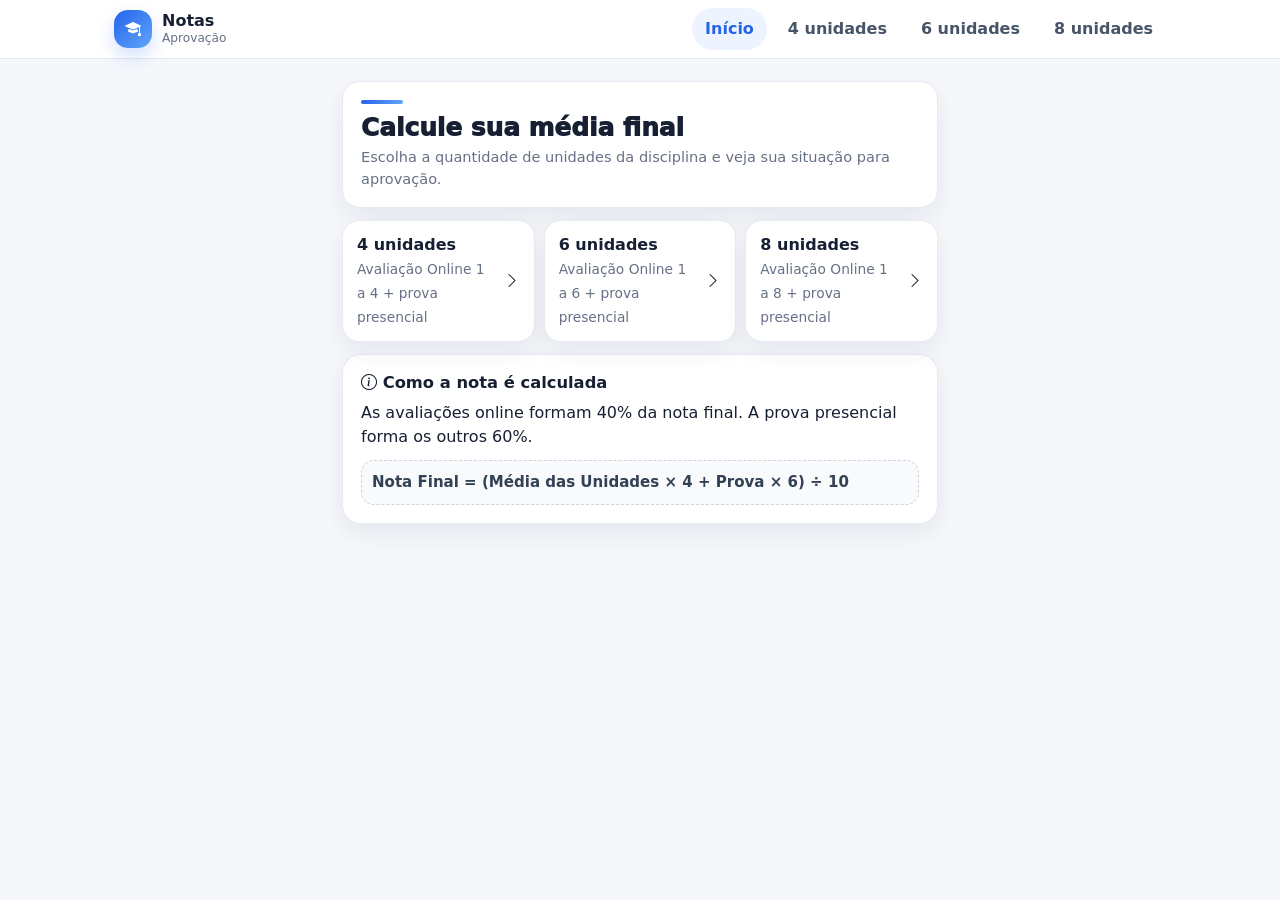
==== index.html @ f449cc08 "first commit" ====
<!doctype html>
<html lang="pt-BR">
<head>
  <meta charset="utf-8">
  <meta name="viewport" content="width=device-width, initial-scale=1">
  <title>Calculadora de Notas</title>

  <link href="https://cdn.jsdelivr.net/npm/bootstrap@5.3.3/dist/css/bootstrap.min.css" rel="stylesheet">
  <link href="https://cdn.jsdelivr.net/npm/bootstrap-icons@1.11.3/font/bootstrap-icons.css" rel="stylesheet">
  <link rel="stylesheet" href="assets/css/styles.css">
</head>

<body>
  <header class="appbar">
    <div class="container-fluid appbar-inner">
      <a class="brand" href="index.html" aria-label="Início">
        <span class="brand-icon"><i class="bi bi-mortarboard-fill"></i></span>
        <span>
          <strong>Notas</strong>
          <small>Aprovação</small>
        </span>
      </a>

      <button class="icon-btn d-lg-none" type="button" data-bs-toggle="offcanvas" data-bs-target="#mobileMenu" aria-label="Abrir menu">
        <i class="bi bi-list"></i>
      </button>

      <nav class="desktop-nav d-none d-lg-flex">
        <a class="active" href="index.html">Início</a>
        <a href="pages/4-unidades.html">4 unidades</a>
        <a href="pages/6-unidades.html">6 unidades</a>
        <a href="pages/8-unidades.html">8 unidades</a>
      </nav>
    </div>
  </header>

  <div class="offcanvas offcanvas-end" tabindex="-1" id="mobileMenu">
    <div class="offcanvas-header">
      <h5 class="offcanvas-title">Navegação</h5>
      <button type="button" class="btn-close" data-bs-dismiss="offcanvas" aria-label="Fechar"></button>
    </div>
    <div class="offcanvas-body mobile-nav">
      <a class="active" href="index.html"><i class="bi bi-house"></i> Início</a>
      <a href="pages/4-unidades.html"><i class="bi bi-calculator"></i> Calculadora 4 unidades</a>
      <a href="pages/6-unidades.html"><i class="bi bi-calculator"></i> Calculadora 6 unidades</a>
      <a href="pages/8-unidades.html"><i class="bi bi-calculator"></i> Calculadora 8 unidades</a>
    </div>
  </div>

  <main class="container app-container home-container">
    <section class="compact-hero">
      <div>
        <h1>Calcule sua média final</h1>
        <p>Escolha a quantidade de unidades da disciplina e veja sua situação para aprovação.</p>
      </div>
    </section>

    <section class="home-actions">
      <a class="home-action" href="pages/4-unidades.html">
        <span><strong>4 unidades</strong><small>Avaliação Online 1 a 4 + prova presencial</small></span>
        <i class="bi bi-chevron-right"></i>
      </a>
      <a class="home-action" href="pages/6-unidades.html">
        <span><strong>6 unidades</strong><small>Avaliação Online 1 a 6 + prova presencial</small></span>
        <i class="bi bi-chevron-right"></i>
      </a>
      <a class="home-action" href="pages/8-unidades.html">
        <span><strong>8 unidades</strong><small>Avaliação Online 1 a 8 + prova presencial</small></span>
        <i class="bi bi-chevron-right"></i>
      </a>
    </section>

    <section class="info-card">
      <h2><i class="bi bi-info-circle"></i> Como a nota é calculada</h2>
      <p>As avaliações online formam 40% da nota final. A prova presencial forma os outros 60%.</p>
      <div class="formula">Nota Final = (Média das Unidades × 4 + Prova × 6) ÷ 10</div>
    </section>
  </main>

  <nav class="bottom-nav d-lg-none">
    <a class="active" href="index.html"><i class="bi bi-house"></i><span>Início</span></a>
    <a href="pages/8-unidades.html"><i class="bi bi-pencil-square"></i><span>Notas</span></a>
    <a href="pages/8-unidades.html#resultado"><i class="bi bi-bar-chart"></i><span>Média</span></a>
  </nav>

  <script src="https://cdn.jsdelivr.net/npm/bootstrap@5.3.3/dist/js/bootstrap.bundle.min.js"></script>
</body>
</html>
---- assets/css/styles.css ----
:root {
  --primary: #2563eb;
  --primary-dark: #1d4ed8;
  --success: #16a34a;
  --warning: #f59e0b;
  --danger: #dc2626;
  --bg: #f5f7fb;
  --card: #ffffff;
  --text: #172033;
  --muted: #667085;
  --border: #e6eaf2;
  --shadow: 0 10px 24px rgba(15, 23, 42, .07);
}

* {
  box-sizing: border-box;
}

html {
  scroll-behavior: smooth;
  scroll-padding-top: 74px;
}

body {
  min-height: 100vh;
  background: var(--bg);
  color: var(--text);
  font-family: system-ui, -apple-system, BlinkMacSystemFont, "Segoe UI", sans-serif;
  padding-bottom: 90px;
}

.appbar {
  position: sticky;
  top: 0;
  z-index: 1030;
  background: rgba(255, 255, 255, .97);
  backdrop-filter: blur(14px);
  border-bottom: 1px solid var(--border);
}

.appbar-inner {
  min-height: 58px;
  display: flex;
  align-items: center;
  justify-content: space-between;
  gap: 14px;
  max-width: 1080px;
  margin: 0 auto;
  padding-inline: 14px;
}

.brand {
  display: inline-flex;
  align-items: center;
  gap: 10px;
  color: var(--text);
  text-decoration: none;
}

.brand-icon {
  width: 38px;
  height: 38px;
  display: grid;
  place-items: center;
  border-radius: 14px;
  background: linear-gradient(135deg, var(--primary), #60a5fa);
  color: #fff;
  box-shadow: 0 8px 18px rgba(37, 99, 235, .20);
}

.brand strong,
.brand small {
  display: block;
  line-height: 1.05;
}

.brand small {
  color: var(--muted);
  font-size: .76rem;
  margin-top: 2px;
}

.icon-btn {
  border: 0;
  width: 38px;
  height: 38px;
  border-radius: 14px;
  background: #eef4ff;
  color: var(--primary);
  font-size: 1.25rem;
}

.desktop-nav {
  align-items: center;
  gap: 8px;
}

.desktop-nav a,
.mobile-nav a {
  text-decoration: none;
  color: #475569;
  font-weight: 750;
}

.desktop-nav a {
  padding: 9px 13px;
  border-radius: 999px;
}

.desktop-nav a:hover,
.desktop-nav a.active {
  color: var(--primary);
  background: #eef4ff;
}

.mobile-nav {
  display: grid;
  gap: 10px;
}

.mobile-nav a {
  display: flex;
  align-items: center;
  gap: 10px;
  padding: 14px;
  border-radius: 16px;
  background: #f8fafc;
}

.mobile-nav a.active {
  color: var(--primary);
  background: #eef4ff;
}

.app-container {
  max-width: 940px;
  padding-top: 12px;
}

.home-container {
  max-width: 620px;
}

.compact-hero,
.mini-header {
  border-radius: 18px;
  padding: 14px 15px;
  background: #ffffff;
  color: var(--text);
  border: 1px solid var(--border);
  box-shadow: var(--shadow);
}

.compact-hero {
  margin-bottom: 12px;
}

.compact-hero h1,
.mini-header h1 {
  font-size: clamp(1.16rem, 5.4vw, 1.55rem);
  font-weight: 950;
  margin: 0 0 4px;
  line-height: 1.12;
}

.compact-hero p,
.mini-header p {
  color: var(--muted);
  margin: 0;
  font-size: .91rem;
}

.mini-header {
  display: flex;
  align-items: center;
  justify-content: space-between;
  gap: 12px;
  margin-bottom: 12px;
}

.mini-header::before,
.compact-hero::before {
  content: "";
  width: 42px;
  height: 4px;
  display: block;
  border-radius: 999px;
  background: linear-gradient(90deg, var(--primary), #60a5fa);
  margin-bottom: 10px;
}

.mini-header > div,
.compact-hero > div {
  flex: 1;
}

.mini-header .btn {
  border-radius: 13px;
  font-weight: 850;
  white-space: nowrap;
  padding: 8px 10px;
  font-size: .86rem;
}

.mini-badge {
  display: none;
}

.home-actions {
  display: grid;
  grid-template-columns: 1fr;
  gap: 9px;
  margin: 12px 0;
}

.home-action {
  display: flex;
  align-items: center;
  justify-content: space-between;
  gap: 14px;
  padding: 12px 14px;
  border: 1px solid var(--border);
  border-radius: 17px;
  background: #fff;
  color: var(--text);
  text-decoration: none;
  box-shadow: var(--shadow);
}

.home-action strong {
  display: block;
  font-weight: 900;
  font-size: 1rem;
}

.home-action small {
  color: var(--muted);
  font-size: .86rem;
}

.info-card,
.app-card {
  border: 1px solid var(--border);
  border-radius: 19px;
  background: var(--card);
  box-shadow: var(--shadow);
}

.info-card {
  margin-top: 12px;
  padding: 15px;
}

.info-card h2,
.feedback-card h2 {
  font-size: 1.02rem;
  font-weight: 900;
  margin-bottom: 8px;
}

.info-card p {
  margin-bottom: 11px;
}

.formula {
  background: #f8fafc;
  border: 1px dashed #cbd5e1;
  border-radius: 13px;
  padding: 10px;
  font-weight: 800;
  color: #334155;
  font-size: .94rem;
}

.calculator-page {
  display: grid;
  gap: 12px;
}

.input-card,
.result-panel,
.feedback-card {
  padding: 14px;
}

.section-title {
  display: flex;
  align-items: start;
  justify-content: space-between;
  gap: 10px;
  margin-bottom: 12px;
}

.section-title h2 {
  font-size: 1.1rem;
  font-weight: 950;
  margin: 0;
}

.section-title p {
  color: var(--muted);
  margin: 2px 0 0;
  font-size: .86rem;
}

.ghost-btn {
  display: none;
}

.notes-expander {
  border: 1px solid var(--border);
  border-radius: 17px;
  background: #fbfdff;
  overflow: hidden;
}

.notes-expander summary {
  list-style: none;
  cursor: pointer;
  padding: 12px 13px;
  display: flex;
  align-items: center;
  justify-content: space-between;
  gap: 10px;
  font-weight: 950;
  color: #1e293b;
}

.notes-expander summary::-webkit-details-marker {
  display: none;
}

.notes-expander summary .summary-left {
  display: flex;
  align-items: center;
  gap: 10px;
}

.notes-expander summary .summary-icon {
  width: 32px;
  height: 32px;
  display: grid;
  place-items: center;
  border-radius: 12px;
  background: #eef4ff;
  color: var(--primary);
}

.notes-expander summary .summary-text {
  display: grid;
  gap: 1px;
}

.notes-expander summary small {
  color: var(--muted);
  font-weight: 750;
  font-size: .82rem;
}

.notes-expander summary .chevron {
  color: var(--primary);
  transition: transform .2s ease;
}

.notes-expander[open] summary .chevron {
  transform: rotate(180deg);
}

.notes-expander .grades-list {
  padding: 0 10px 10px;
  border-top: 1px solid var(--border);
  background: #fff;
}

.grades-list {
  display: grid;
  grid-template-columns: repeat(2, minmax(0, 1fr));
  gap: 8px;
}

.grade-item {
  padding: 9px;
  background: #fbfdff;
  border: 1px solid var(--border);
  border-radius: 15px;
}

.grade-item label {
  display: flex;
  align-items: center;
  justify-content: space-between;
  gap: 8px;
  font-weight: 850;
  font-size: .76rem;
  margin-bottom: 6px;
  color: #334155;
}

.grade-number {
  display: inline-flex;
  align-items: center;
  justify-content: center;
  min-width: 32px;
  height: 24px;
  padding-inline: 8px;
  border-radius: 999px;
  background: #eef4ff;
  color: var(--primary);
  font-weight: 950;
  font-size: .75rem;
}

.grade-item input,
.exam-box input {
  width: 100%;
  border: 1px solid #d9e0ec;
  border-radius: 11px;
  padding: 9px 10px;
  outline: none;
  font-weight: 750;
  background: #fff;
  min-height: 40px;
}

.grade-item input:focus,
.exam-box input:focus {
  border-color: rgba(37, 99, 235, .55);
  box-shadow: 0 0 0 .18rem rgba(37, 99, 235, .10);
}

.exam-box {
  margin-top: 10px;
  padding: 12px;
  border-radius: 17px;
  background: linear-gradient(180deg, #f8fbff, #fff);
  border: 1px solid rgba(37, 99, 235, .15);
}

.exam-box label {
  display: block;
  font-weight: 900;
  margin-bottom: 7px;
  font-size: .95rem;
}

.exam-box small {
  display: block;
  color: var(--muted);
  margin-top: 6px;
  font-size: .82rem;
}

.input-wrap {
  position: relative;
}

.input-wrap i {
  position: absolute;
  left: 12px;
  top: 50%;
  transform: translateY(-50%);
  color: var(--primary);
}

.input-wrap input {
  padding-left: 38px;
}

.action-row {
  display: grid;
  grid-template-columns: 1fr 1fr;
  gap: 8px;
  margin-top: 12px;
}

.action-row .btn {
  border-radius: 13px;
  padding: 9px 10px;
  font-weight: 850;
  min-height: 44px;
  font-size: .93rem;
}

.result-top {
  display: flex;
  align-items: start;
  justify-content: space-between;
  gap: 12px;
}

.result-label {
  color: var(--muted);
  font-weight: 800;
  font-size: .86rem;
}

#finalGrade {
  display: block;
  font-size: clamp(2.05rem, 12vw, 3.75rem);
  line-height: .95;
  font-weight: 950;
  letter-spacing: -1px;
}

.result-icon {
  width: 46px;
  height: 46px;
  display: grid;
  place-items: center;
  border-radius: 15px;
  background: #eef4ff;
  color: var(--primary);
  font-size: 1.25rem;
}

.result-progress {
  height: 10px;
  border-radius: 999px;
  background: #edf1f7;
  margin: 11px 0;
}

.progress-bar {
  border-radius: 999px;
  transition: width .25s ease;
}

.status-badge {
  width: 100%;
  padding: 10px 12px;
  border-radius: 13px;
  font-weight: 900;
  text-align: center;
}

.status-badge.neutral {
  background: #f1f5f9;
  color: #475569;
}

.status-badge.approved {
  background: #dcfce7;
  color: #166534;
}

.status-badge.recovery {
  background: #fef3c7;
  color: #92400e;
}

.status-badge.failed {
  background: #fee2e2;
  color: #991b1b;
}

.live-chart {
  margin-top: 12px;
  padding: 12px;
  border-radius: 17px;
  background: #fbfdff;
  border: 1px solid var(--border);
}

.live-chart h3 {
  font-size: .96rem;
  font-weight: 950;
  margin: 0 0 10px;
  display: flex;
  align-items: center;
  gap: 8px;
}

.chart-row {
  display: grid;
  grid-template-columns: 82px 1fr 50px;
  align-items: center;
  gap: 8px;
  margin-bottom: 8px;
}

.chart-row:last-child {
  margin-bottom: 0;
}

.chart-label {
  color: #475569;
  font-weight: 850;
  font-size: .74rem;
}

.chart-track {
  height: 12px;
  border-radius: 999px;
  background: #edf1f7;
  overflow: hidden;
}

.chart-bar {
  height: 100%;
  width: 0%;
  border-radius: 999px;
  background: var(--primary);
  transition: width .25s ease, background-color .25s ease;
}

.chart-bar.online {
  background: #2563eb;
}

.chart-bar.exam {
  background: #7c3aed;
}

.chart-bar.final {
  background: #64748b;
}

.chart-bar.final.approved {
  background: var(--success);
}

.chart-bar.final.recovery {
  background: var(--warning);
}

.chart-bar.final.failed {
  background: var(--danger);
}

.chart-value {
  text-align: right;
  color: #334155;
  font-weight: 950;
  font-size: .8rem;
}

.chart-help {
  margin: 9px 0 0;
  color: var(--muted);
  font-size: .78rem;
  line-height: 1.35;
}

.result-grid {
  display: grid;
  grid-template-columns: repeat(2, 1fr);
  gap: 9px;
  margin-top: 12px;
}

.mini-stat {
  border: 1px solid var(--border);
  border-radius: 15px;
  padding: 9px;
  background: #fbfdff;
}

.mini-stat span {
  color: var(--muted);
  font-size: .74rem;
  display: block;
  font-weight: 750;
}

.mini-stat strong {
  font-size: 1.06rem;
  font-weight: 950;
}

.feedback-empty,
.feedback-box {
  border-radius: 15px;
  padding: 12px;
}

.feedback-empty {
  background: #f8fafc;
  color: var(--muted);
  border: 1px dashed #cbd5e1;
}

.feedback-box {
  background: #fbfdff;
  border: 1px solid var(--border);
}

.feedback-box h3 {
  font-size: .98rem;
  font-weight: 950;
  margin-bottom: 6px;
}

.feedback-box p {
  color: #475569;
  margin-bottom: 0;
}

.bottom-nav {
  position: fixed;
  left: 0;
  right: 0;
  bottom: 0;
  z-index: 1040;
  height: 74px;
  display: grid;
  grid-template-columns: repeat(3, 1fr);
  gap: 8px;
  padding: 8px 14px calc(8px + env(safe-area-inset-bottom));
  background: rgba(255, 255, 255, .99);
  backdrop-filter: blur(14px);
  border-top: 1px solid var(--border);
  box-shadow: 0 -10px 24px rgba(15, 23, 42, .08);
}

.bottom-nav a {
  color: #64748b;
  text-decoration: none;
  display: grid;
  place-items: center;
  gap: 2px;
  font-size: .72rem;
  font-weight: 850;
  border-radius: 16px;
  padding: 7px 4px;
  transition: background .2s ease, color .2s ease;
}

.bottom-nav i {
  font-size: 1.16rem;
  line-height: 1;
}

.bottom-nav a.active {
  background: linear-gradient(180deg, #eef4ff, #eaf1ff);
  color: var(--primary);
}

@media (max-width: 374px) {
  .grades-list {
    grid-template-columns: 1fr;
  }

  .compact-hero p,
  .mini-header p {
    font-size: .86rem;
  }

  .chart-row {
    grid-template-columns: 74px 1fr 46px;
  }

  .chart-label {
    font-size: .7rem;
  }
}

@media (min-width: 576px) {
  .compact-hero,
  .mini-header,
  .input-card,
  .result-panel,
  .feedback-card,
  .info-card {
    padding: 18px;
  }

  .grades-list {
    grid-template-columns: repeat(3, minmax(0, 1fr));
  }
}

@media (min-width: 992px) {
  body {
    padding-bottom: 0;
  }

  .app-container {
    padding-top: 22px;
    padding-bottom: 38px;
  }

  .calculator-page {
    grid-template-columns: 1.25fr .75fr;
    align-items: start;
  }

  .mini-header,
  .feedback-card {
    grid-column: 1 / -1;
  }

  .result-panel {
    position: sticky;
    top: 76px;
  }

  .home-actions {
    grid-template-columns: repeat(3, 1fr);
  }

  .bottom-nav {
    display: none;
  }
}


/* Ajustes v5: informações da calculadora dentro da appbar */
.calculator-page {
  padding-top: 10px;
}

.calculator-page .mini-header {
  display: none;
}

.appbar-actions {
  display: flex;
  align-items: center;
  gap: 8px;
}

.appbar-pill {
  display: inline-flex;
  align-items: center;
  gap: 6px;
  height: 34px;
  padding: 0 11px;
  border-radius: 999px;
  background: #eef4ff;
  color: var(--primary);
  text-decoration: none;
  font-size: .82rem;
  font-weight: 900;
  white-space: nowrap;
}

.appbar-pill:hover {
  color: var(--primary-dark);
  background: #e0ebff;
}

.appbar-title-extra {
  display: none;
}

@media (min-width: 390px) {
  .appbar-title-extra {
    display: inline;
  }
}

@media (max-width: 374px) {
  .appbar-pill {
    height: 32px;
    padding: 0 9px;
    font-size: .78rem;
  }
}


/* Ajustes v6: inputs de avaliações mais proporcionais */
.notes-expander .grades-list {
  padding: 10px;
}

.grade-item {
  padding: 8px;
  border-radius: 13px;
  background: #ffffff;
}

.grade-item label {
  font-size: .72rem;
  line-height: 1.15;
  margin-bottom: 5px;
  min-height: 22px;
}

.grade-number {
  min-width: 28px;
  height: 22px;
  padding-inline: 7px;
  font-size: .7rem;
}

.grade-item input {
  min-height: 34px;
  height: 34px;
  padding: 6px 9px;
  border-radius: 10px;
  font-size: .92rem;
  font-weight: 800;
}

.grade-item input::placeholder {
  font-size: .82rem;
  font-weight: 700;
}

.grades-list {
  gap: 7px;
}

.exam-box {
  padding: 10px;
  border-radius: 15px;
}

.exam-box label {
  font-size: .9rem;
  margin-bottom: 6px;
}

.exam-box input {
  min-height: 38px;
  height: 38px;
  padding-top: 7px;
  padding-bottom: 7px;
  border-radius: 10px;
  font-size: .92rem;
}

.input-wrap input {
  padding-left: 36px;
}

.input-wrap i {
  left: 11px;
}

.exam-box small {
  font-size: .78rem;
}

@media (min-width: 576px) {
  .grades-list {
    grid-template-columns: repeat(4, minmax(0, 1fr));
  }
}

@media (min-width: 992px) {
  .grades-list {
    grid-template-columns: repeat(4, minmax(0, 1fr));
  }
}
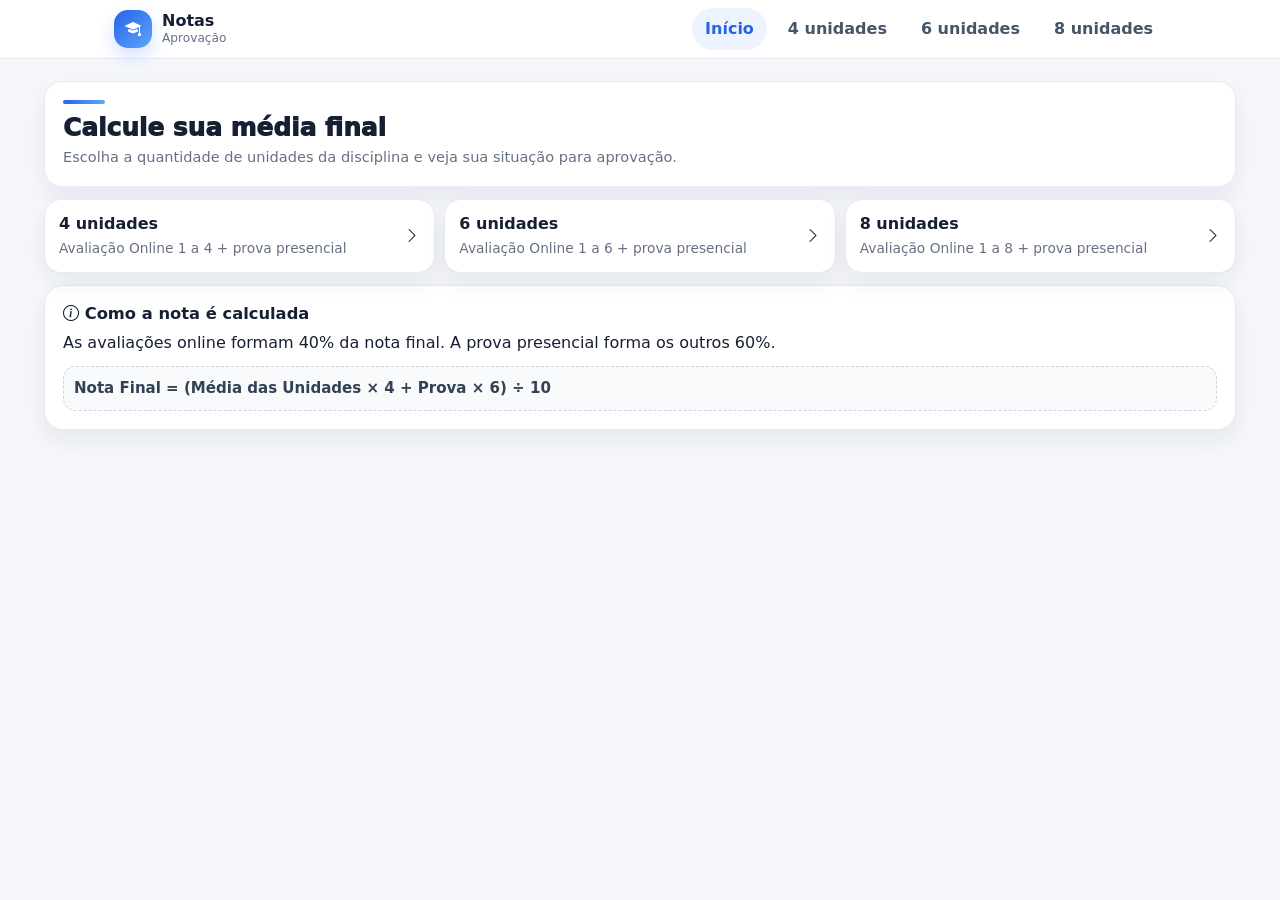
==== commit c70c06ad: "Ajusta layout wide no desktop e atualiza versao" ====
--- a/index.html
+++ b/index.html
@@ -8,6 +8,7 @@
   <link href="https://cdn.jsdelivr.net/npm/bootstrap@5.3.3/dist/css/bootstrap.min.css" rel="stylesheet">
   <link href="https://cdn.jsdelivr.net/npm/bootstrap-icons@1.11.3/font/bootstrap-icons.css" rel="stylesheet">
   <link rel="stylesheet" href="assets/css/styles.css">
+  <link rel="icon" type="image/svg+xml" href="assets/img/favicon.svg">
 </head>
 
 <body>
@@ -34,18 +35,73 @@
     </div>
   </header>
 
-  <div class="offcanvas offcanvas-end" tabindex="-1" id="mobileMenu">
-    <div class="offcanvas-header">
-      <h5 class="offcanvas-title">Navegação</h5>
-      <button type="button" class="btn-close" data-bs-dismiss="offcanvas" aria-label="Fechar"></button>
+  
+    <div class="offcanvas offcanvas-end" tabindex="-1" id="mobileMenu">
+      <div class="offcanvas-header">
+        <h5 class="offcanvas-title">Navegação</h5>
+        <button type="button" class="btn-close" data-bs-dismiss="offcanvas" aria-label="Fechar"></button>
+      </div>
+      <div class="offcanvas-body mobile-nav">
+        <div class="mobile-nav-shell">
+          <section class="mobile-nav-hero">
+            <div class="mobile-nav-hero-top">
+              <div class="mobile-nav-hero-icon"><i class="bi bi-grid-1x2-fill"></i></div>
+              <div>
+                <h6>Calculadora de Notas</h6>
+                <p>Acesse rapidamente o início e os modelos de cálculo por quantidade de unidades.</p>
+              </div>
+            </div>
+          </section>
+
+          <section class="mobile-nav-section">
+            <h6 class="mobile-nav-section-title"><i class="bi bi-compass"></i> Acesso rápido</h6>
+            <div class="mobile-nav-grid">
+              <a class="mobile-nav-card active" href="index.html">
+                <span class="mobile-nav-card-icon"><i class="bi bi-house-door"></i></span>
+                <span class="mobile-nav-card-text">
+                  <strong>Início</strong>
+                  <small>Visão geral da aplicação e regras de cálculo.</small>
+                </span>
+                <i class="bi bi-chevron-right mobile-nav-card-arrow"></i>
+              </a>
+
+              <a class="mobile-nav-card" href="pages/4-unidades.html">
+                <span class="mobile-nav-card-icon"><i class="bi bi-calculator"></i></span>
+                <span class="mobile-nav-card-text">
+                  <strong>Calculadora 4 unidades</strong>
+                  <small>Para disciplinas com 4 avaliações online + prova.</small>
+                </span>
+                <i class="bi bi-chevron-right mobile-nav-card-arrow"></i>
+              </a>
+
+              <a class="mobile-nav-card" href="pages/6-unidades.html">
+                <span class="mobile-nav-card-icon"><i class="bi bi-calculator"></i></span>
+                <span class="mobile-nav-card-text">
+                  <strong>Calculadora 6 unidades</strong>
+                  <small>Para disciplinas com 6 avaliações online + prova.</small>
+                </span>
+                <i class="bi bi-chevron-right mobile-nav-card-arrow"></i>
+              </a>
+
+              <a class="mobile-nav-card" href="pages/8-unidades.html">
+                <span class="mobile-nav-card-icon"><i class="bi bi-calculator"></i></span>
+                <span class="mobile-nav-card-text">
+                  <strong>Calculadora 8 unidades</strong>
+                  <small>Para disciplinas com 8 avaliações online + prova.</small>
+                </span>
+                <i class="bi bi-chevron-right mobile-nav-card-arrow"></i>
+              </a>
+            </div>
+          </section>
+
+          <section class="mobile-nav-footer">
+            <span class="mobile-nav-credit"><i class="bi bi-code-slash"></i> Desenvolvido por Hagliberto Alves de Oliveira</span>
+            <span class="mobile-nav-version"><i class="bi bi-tag"></i> v2.1.0</span>
+          </section>
+        </div>
+      </div>
     </div>
-    <div class="offcanvas-body mobile-nav">
-      <a class="active" href="index.html"><i class="bi bi-house"></i> Início</a>
-      <a href="pages/4-unidades.html"><i class="bi bi-calculator"></i> Calculadora 4 unidades</a>
-      <a href="pages/6-unidades.html"><i class="bi bi-calculator"></i> Calculadora 6 unidades</a>
-      <a href="pages/8-unidades.html"><i class="bi bi-calculator"></i> Calculadora 8 unidades</a>
-    </div>
-  </div>
+
 
   <main class="container app-container home-container">
     <section class="compact-hero">
@@ -75,7 +131,7 @@
       <p>As avaliações online formam 40% da nota final. A prova presencial forma os outros 60%.</p>
       <div class="formula">Nota Final = (Média das Unidades × 4 + Prova × 6) ÷ 10</div>
     </section>
-  </main>
+</main>
 
   <nav class="bottom-nav d-lg-none">
     <a class="active" href="index.html"><i class="bi bi-house"></i><span>Início</span></a>
--- a/assets/css/styles.css
+++ b/assets/css/styles.css
@@ -943,3 +943,875 @@
     grid-template-columns: repeat(4, minmax(0, 1fr));
   }
 }
+
+
+/* Validação de notas */
+.grade-item input.is-invalid,
+.exam-box input.is-invalid {
+  border-color: var(--danger);
+  background: #fff7f7;
+  box-shadow: 0 0 0 .18rem rgba(220, 38, 38, .10);
+}
+
+.feedback-error {
+  border-color: rgba(220, 38, 38, .25);
+  background: #fff7f7;
+}
+
+.feedback-error h3 {
+  color: #991b1b;
+}
+
+
+/* Ajuste v3: campo de nota amigável no mobile */
+.grade-item input,
+.exam-box input {
+  appearance: textfield;
+  -moz-appearance: textfield;
+}
+
+.grade-item input::-webkit-outer-spin-button,
+.grade-item input::-webkit-inner-spin-button,
+.exam-box input::-webkit-outer-spin-button,
+.exam-box input::-webkit-inner-spin-button {
+  -webkit-appearance: none;
+  margin: 0;
+}
+
+
+/* Máscara de nota da direita para a esquerda */
+.grade-item input,
+.exam-box input {
+  appearance: textfield;
+  -moz-appearance: textfield;
+}
+
+.grade-item input::-webkit-outer-spin-button,
+.grade-item input::-webkit-inner-spin-button,
+.exam-box input::-webkit-outer-spin-button,
+.exam-box input::-webkit-inner-spin-button {
+  -webkit-appearance: none;
+  margin: 0;
+}
+
+
+/* Segunda nota opcional por Avaliação Online */
+.grade-item-header {
+  display: grid;
+  gap: 6px;
+  margin-bottom: 7px;
+}
+
+.grade-item-header label {
+  margin-bottom: 0;
+}
+
+.btn-second-grade {
+  width: 100%;
+  border: 1px solid #dbeafe;
+  background: #eef4ff;
+  color: var(--primary);
+  border-radius: 10px;
+  min-height: 30px;
+  padding: 5px 8px;
+  font-size: .76rem;
+  font-weight: 900;
+  display: inline-flex;
+  align-items: center;
+  justify-content: center;
+  gap: 5px;
+}
+
+.btn-second-grade.active {
+  background: #fff7ed;
+  color: #c2410c;
+  border-color: #fed7aa;
+}
+
+.grade-input-group {
+  display: grid;
+  gap: 4px;
+  margin-top: 6px;
+}
+
+.grade-input-group small {
+  color: var(--muted);
+  font-size: .70rem;
+  font-weight: 800;
+}
+
+.second-grade-area[hidden] {
+  display: none;
+}
+
+.second-grade-help {
+  color: #64748b !important;
+  font-size: .68rem !important;
+  font-weight: 700 !important;
+}
+
+.unit-average-preview {
+  margin-top: 8px;
+  padding: 7px 8px;
+  border-radius: 10px;
+  background: #f8fafc;
+  color: #475569;
+  font-size: .73rem;
+  font-weight: 800;
+  text-align: center;
+}
+
+.unit-average-preview strong {
+  color: var(--primary);
+}
+
+@media (min-width: 576px) {
+  .grade-item-header {
+    min-height: 62px;
+  }
+}
+
+
+/* Refino do layout de segunda nota */
+.grade-item {
+  display: grid;
+  gap: 8px;
+}
+
+.grade-item-header {
+  display: flex;
+  flex-direction: column;
+  gap: 6px;
+  margin-bottom: 0;
+}
+
+.btn-second-grade {
+  align-self: flex-start;
+  width: auto;
+  min-height: 24px;
+  padding: 2px 9px;
+  border-radius: 999px;
+  font-size: .70rem;
+  font-weight: 900;
+  gap: 4px;
+  line-height: 1;
+}
+
+.btn-second-grade i {
+  font-size: .78rem;
+}
+
+.dual-grade-grid {
+  display: grid;
+  grid-template-columns: 1fr;
+  gap: 8px;
+}
+
+.grade-item.has-second-grade .dual-grade-grid {
+  grid-template-columns: repeat(2, minmax(0, 1fr));
+  align-items: start;
+}
+
+.grade-primary-area,
+.second-grade-area {
+  min-width: 0;
+}
+
+.grade-input-group {
+  margin-top: 0;
+}
+
+.grade-input-group small {
+  font-size: .69rem;
+}
+
+.grade-item input {
+  min-height: 36px;
+  height: 36px;
+}
+
+.second-grade-help {
+  margin-top: 2px;
+  line-height: 1.25;
+}
+
+.unit-average-preview {
+  margin-top: 0;
+  padding: 6px 8px;
+  font-size: .72rem;
+}
+
+@media (min-width: 576px) {
+  .grade-item-header {
+    flex-direction: row;
+    align-items: center;
+    justify-content: space-between;
+  }
+}
+
+@media (max-width: 420px) {
+  .grade-item.has-second-grade .dual-grade-grid {
+    grid-template-columns: 1fr 1fr;
+    gap: 6px;
+  }
+
+  .btn-second-grade {
+    font-size: .68rem;
+    padding: 2px 8px;
+  }
+}
+
+
+/* Ajustes de texto abaixo das duas notas */
+.second-grade-help {
+  display: block;
+  margin-top: 2px;
+  color: #64748b !important;
+  font-size: .68rem !important;
+  font-weight: 700 !important;
+  line-height: 1.3;
+}
+
+.grade-item.has-second-grade .second-grade-help {
+  grid-column: 1 / -1;
+}
+
+.unit-average-preview {
+  text-align: center;
+}
+
+
+/* Destaque visual para cards com nota vazia */
+.empty-note-card {
+  border-color: #f59e0b !important;
+  background: linear-gradient(180deg, #fffaf0, #ffffff) !important;
+  box-shadow: 0 0 0 1px rgba(245, 158, 11, .15);
+}
+
+.complete-note-card {
+  border-color: #dbeafe !important;
+}
+
+/* Remoção do botão calcular e ajuste do bloco de ações */
+.action-row.single-action {
+  grid-template-columns: 1fr;
+}
+
+.auto-calc-note {
+  margin-top: 8px;
+  text-align: center;
+  color: var(--muted);
+  font-size: .8rem;
+  font-weight: 700;
+}
+
+.auto-calc-note i {
+  color: var(--primary);
+  margin-right: 4px;
+}
+
+/* Feedback com reações */
+.reaction-strip {
+  display: flex;
+  flex-wrap: wrap;
+  gap: 8px;
+  margin-bottom: 12px;
+}
+
+.reaction-pill {
+  display: inline-flex;
+  align-items: center;
+  gap: 6px;
+  padding: 6px 10px;
+  border-radius: 999px;
+  background: #eef4ff;
+  color: var(--primary);
+  font-weight: 900;
+}
+
+.reaction-pill i {
+  font-size: .9rem;
+}
+
+.reaction-pill small {
+  font-size: .72rem;
+  font-weight: 900;
+  color: inherit;
+}
+
+.feedback-empty p,
+.feedback-box p {
+  margin-bottom: 0;
+}
+
+
+/* Créditos, versão e toast */
+.project-meta {
+  display: flex;
+  align-items: center;
+  justify-content: center;
+  gap: 8px;
+  flex-wrap: wrap;
+  padding: 10px 0 4px;
+}
+
+.dev-pill {
+  display: inline-flex;
+  align-items: center;
+  gap: 7px;
+  padding: 7px 11px;
+  border-radius: 999px;
+  background: linear-gradient(180deg, #ffffff, #f8fbff);
+  border: 1px solid var(--border);
+  color: #334155;
+  font-size: .78rem;
+  font-weight: 850;
+  box-shadow: 0 8px 18px rgba(15, 23, 42, .06);
+}
+
+.dev-pill i {
+  color: var(--primary);
+}
+
+.version-pill {
+  display: inline-flex;
+  align-items: center;
+  padding: 5px 9px;
+  border-radius: 999px;
+  background: #f1f5f9;
+  color: #64748b;
+  font-size: .70rem;
+  font-weight: 900;
+}
+
+.app-toast {
+  position: fixed;
+  left: 50%;
+  bottom: 88px;
+  transform: translateX(-50%) translateY(18px);
+  z-index: 2000;
+  display: inline-flex;
+  align-items: center;
+  gap: 8px;
+  max-width: calc(100vw - 32px);
+  padding: 11px 14px;
+  border-radius: 999px;
+  background: rgba(15, 23, 42, .94);
+  color: #fff;
+  font-size: .86rem;
+  font-weight: 850;
+  box-shadow: 0 16px 36px rgba(15, 23, 42, .22);
+  opacity: 0;
+  pointer-events: none;
+  transition: opacity .22s ease, transform .22s ease;
+}
+
+.app-toast.show {
+  opacity: 1;
+  transform: translateX(-50%) translateY(0);
+}
+
+.app-toast i {
+  color: #86efac;
+}
+
+.long-press-pulse {
+  animation: longPressPulse .45s ease;
+}
+
+@keyframes longPressPulse {
+  0% { transform: scale(1); }
+  50% { transform: scale(.985); box-shadow: 0 0 0 3px rgba(37, 99, 235, .14); }
+  100% { transform: scale(1); }
+}
+
+@media (min-width: 992px) {
+  .app-toast {
+    bottom: 24px;
+  }
+}
+
+
+/* Refatoração da navegação - v1.10.0 */
+.mobile-nav-shell {
+  display: grid;
+  gap: 14px;
+  min-height: 100%;
+}
+
+.mobile-nav-hero {
+  border: 1px solid var(--border);
+  border-radius: 20px;
+  padding: 16px;
+  background: linear-gradient(180deg, #ffffff, #f8fbff);
+  box-shadow: var(--shadow);
+}
+
+.mobile-nav-hero-top {
+  display: flex;
+  align-items: center;
+  gap: 12px;
+  margin-bottom: 10px;
+}
+
+.mobile-nav-hero-icon {
+  width: 42px;
+  height: 42px;
+  border-radius: 15px;
+  display: grid;
+  place-items: center;
+  background: linear-gradient(135deg, var(--primary), #60a5fa);
+  color: #fff;
+  font-size: 1.1rem;
+  box-shadow: 0 10px 24px rgba(37, 99, 235, .20);
+}
+
+.mobile-nav-hero h6 {
+  margin: 0;
+  font-size: 1rem;
+  font-weight: 950;
+  color: var(--text);
+}
+
+.mobile-nav-hero p {
+  margin: 0;
+  color: var(--muted);
+  font-size: .84rem;
+  line-height: 1.4;
+}
+
+.mobile-nav-section {
+  display: grid;
+  gap: 10px;
+}
+
+.mobile-nav-section-title {
+  display: flex;
+  align-items: center;
+  gap: 8px;
+  margin: 0;
+  font-size: .82rem;
+  font-weight: 950;
+  color: #475569;
+  text-transform: uppercase;
+  letter-spacing: .03em;
+}
+
+.mobile-nav-grid {
+  display: grid;
+  gap: 10px;
+}
+
+.mobile-nav-card {
+  display: grid;
+  grid-template-columns: auto 1fr auto;
+  align-items: center;
+  gap: 12px;
+  padding: 14px;
+  border-radius: 18px;
+  text-decoration: none;
+  border: 1px solid var(--border);
+  background: #fff;
+  box-shadow: 0 8px 18px rgba(15, 23, 42, .05);
+  color: var(--text);
+  transition: transform .18s ease, box-shadow .18s ease, border-color .18s ease, background .18s ease;
+}
+
+.mobile-nav-card:hover,
+.mobile-nav-card:focus {
+  transform: translateY(-1px);
+  border-color: #cdddfd;
+  box-shadow: 0 12px 22px rgba(15, 23, 42, .08);
+}
+
+.mobile-nav-card.active {
+  background: linear-gradient(180deg, #eef4ff, #f8fbff);
+  border-color: #bfd4ff;
+  color: var(--primary);
+}
+
+.mobile-nav-card-icon {
+  width: 40px;
+  height: 40px;
+  border-radius: 14px;
+  display: grid;
+  place-items: center;
+  background: #eef4ff;
+  color: var(--primary);
+  font-size: 1rem;
+  flex-shrink: 0;
+}
+
+.mobile-nav-card-text {
+  min-width: 0;
+}
+
+.mobile-nav-card-text strong {
+  display: block;
+  font-size: .94rem;
+  font-weight: 950;
+  line-height: 1.2;
+  margin-bottom: 2px;
+}
+
+.mobile-nav-card-text small {
+  display: block;
+  color: var(--muted);
+  font-size: .78rem;
+  line-height: 1.35;
+}
+
+.mobile-nav-card-arrow {
+  color: #94a3b8;
+  font-size: .95rem;
+}
+
+.mobile-nav-footer {
+  margin-top: auto;
+  display: grid;
+  gap: 10px;
+  padding-top: 4px;
+}
+
+.mobile-nav-credit {
+  display: inline-flex;
+  align-items: center;
+  justify-content: center;
+  gap: 8px;
+  width: 100%;
+  padding: 10px 12px;
+  border-radius: 999px;
+  background: linear-gradient(180deg, #ffffff, #f8fbff);
+  border: 1px solid var(--border);
+  color: #334155;
+  font-size: .78rem;
+  font-weight: 850;
+  text-align: center;
+  box-shadow: 0 8px 18px rgba(15, 23, 42, .05);
+}
+
+.mobile-nav-credit i {
+  color: var(--primary);
+}
+
+.mobile-nav-version {
+  justify-self: center;
+  display: inline-flex;
+  align-items: center;
+  gap: 6px;
+  padding: 6px 10px;
+  border-radius: 999px;
+  background: #f1f5f9;
+  color: #64748b;
+  font-size: .70rem;
+  font-weight: 900;
+}
+
+.mobile-nav-version i {
+  color: var(--primary);
+}
+
+.offcanvas .offcanvas-body.mobile-nav {
+  padding: 14px;
+  background: #fbfcff;
+}
+
+.offcanvas .offcanvas-header {
+  border-bottom: 1px solid var(--border);
+  background: rgba(255, 255, 255, .96);
+}
+
+.offcanvas .offcanvas-title {
+  font-weight: 950;
+}
+
+.project-meta {
+  display: none !important;
+}
+
+
+/* =========================
+   Versão 2.0.0: disciplinas e melhorias
+========================= */
+
+.subject-card {
+  padding: 14px;
+  display: grid;
+  gap: 12px;
+}
+
+.subject-card-header {
+  display: flex;
+  justify-content: space-between;
+  align-items: flex-start;
+  gap: 12px;
+}
+
+.subject-card h2 {
+  font-size: 1.05rem;
+  font-weight: 950;
+  margin: 0;
+}
+
+.subject-card p {
+  margin: 2px 0 0;
+  color: var(--muted);
+  font-size: .84rem;
+}
+
+.subject-current-pill {
+  display: inline-flex;
+  align-items: center;
+  gap: 6px;
+  max-width: 180px;
+  padding: 6px 9px;
+  border-radius: 999px;
+  background: #eef4ff;
+  color: var(--primary);
+  font-size: .72rem;
+  font-weight: 900;
+  white-space: nowrap;
+  overflow: hidden;
+  text-overflow: ellipsis;
+}
+
+.subject-grid {
+  display: grid;
+  gap: 10px;
+}
+
+.subject-field {
+  display: grid;
+  gap: 5px;
+}
+
+.subject-field label {
+  color: #334155;
+  font-size: .76rem;
+  font-weight: 900;
+}
+
+.subject-field input,
+.subject-field select {
+  width: 100%;
+  border: 1px solid #d9e0ec;
+  border-radius: 12px;
+  padding: 10px 11px;
+  min-height: 40px;
+  background: #fff;
+  color: var(--text);
+  font-weight: 800;
+}
+
+.subject-actions {
+  display: grid;
+  grid-template-columns: 1fr 1fr;
+  gap: 8px;
+}
+
+.subject-actions .btn {
+  border-radius: 13px;
+  font-weight: 850;
+  min-height: 40px;
+}
+
+.subject-actions .btn-save {
+  grid-column: 1 / -1;
+}
+
+.subject-status {
+  display: inline-flex;
+  align-items: center;
+  gap: 6px;
+  color: var(--muted);
+  font-size: .76rem;
+  font-weight: 800;
+}
+
+.subject-status i {
+  color: var(--success);
+}
+
+.progress-summary {
+  margin-bottom: 12px;
+  padding: 10px;
+  border: 1px solid var(--border);
+  border-radius: 15px;
+  background: #fbfdff;
+}
+
+.progress-summary-top {
+  display: flex;
+  align-items: center;
+  justify-content: space-between;
+  gap: 8px;
+  color: #475569;
+  font-size: .78rem;
+  font-weight: 900;
+  margin-bottom: 8px;
+}
+
+.progress-mini-track {
+  width: 100%;
+  height: 9px;
+  border-radius: 999px;
+  overflow: hidden;
+  background: #edf1f7;
+}
+
+.progress-mini-fill {
+  height: 100%;
+  width: 0%;
+  border-radius: 999px;
+  background: linear-gradient(90deg, var(--primary), #60a5fa);
+  transition: width .25s ease;
+}
+
+.utility-actions {
+  display: grid;
+  grid-template-columns: 1fr 1fr;
+  gap: 8px;
+  margin-top: 10px;
+}
+
+.utility-actions .btn {
+  border-radius: 13px;
+  font-weight: 850;
+  min-height: 40px;
+  font-size: .86rem;
+}
+
+.result-actions {
+  display: grid;
+  gap: 8px;
+  margin-top: 12px;
+}
+
+.result-actions .btn {
+  border-radius: 13px;
+  font-weight: 850;
+  min-height: 40px;
+}
+
+.feedback-approved {
+  background: #f0fdf4;
+  border-color: #bbf7d0;
+}
+
+.feedback-recovery {
+  background: #fffbeb;
+  border-color: #fde68a;
+}
+
+.feedback-failed,
+.feedback-impossible,
+.feedback-error {
+  background: #fff7f7;
+  border-color: #fecaca;
+}
+
+.feedback-partial {
+  background: #eff6ff;
+  border-color: #bfdbfe;
+}
+
+@media (min-width: 576px) {
+  .subject-grid {
+    grid-template-columns: 1fr 1fr;
+  }
+
+  .subject-actions {
+    grid-template-columns: repeat(3, 1fr);
+  }
+
+  .subject-actions .btn-save {
+    grid-column: auto;
+  }
+}
+
+
+/* =========================
+   Versão 2.1.0: desktop wide
+========================= */
+
+@media (min-width: 1200px) {
+  .app-container {
+    max-width: 1440px;
+    width: min(1440px, calc(100vw - 64px));
+  }
+
+  .calculator-page {
+    grid-template-columns: minmax(760px, 1.65fr) minmax(380px, .85fr);
+    column-gap: 24px;
+    row-gap: 18px;
+  }
+
+  .subject-card,
+  .input-card {
+    grid-column: 1 / 2;
+  }
+
+  .result-panel {
+    grid-column: 2 / 3;
+    grid-row: 1 / span 2;
+    top: 86px;
+  }
+
+  .feedback-card {
+    grid-column: 1 / -1;
+  }
+
+  .grades-list {
+    grid-template-columns: repeat(4, minmax(0, 1fr));
+    gap: 12px;
+  }
+
+  .grade-item {
+    min-width: 0;
+  }
+
+  .subject-grid {
+    grid-template-columns: 1.2fr .8fr;
+  }
+
+  .notes-expander .grades-list {
+    padding: 14px;
+  }
+
+  .input-card,
+  .result-panel,
+  .feedback-card,
+  .subject-card {
+    padding: 22px;
+  }
+}
+
+@media (min-width: 1600px) {
+  .app-container {
+    max-width: 1680px;
+    width: min(1680px, calc(100vw - 96px));
+  }
+
+  .calculator-page {
+    grid-template-columns: minmax(980px, 1.8fr) minmax(420px, .75fr);
+    column-gap: 30px;
+  }
+
+  .grades-list {
+    grid-template-columns: repeat(4, minmax(0, 1fr));
+  }
+}
+
+@media (min-width: 1900px) {
+  .app-container {
+    max-width: 1840px;
+  }
+
+  .calculator-page {
+    grid-template-columns: minmax(1120px, 1.9fr) minmax(440px, .7fr);
+  }
+
+  .grades-list {
+    grid-template-columns: repeat(4, minmax(0, 1fr));
+  }
+}
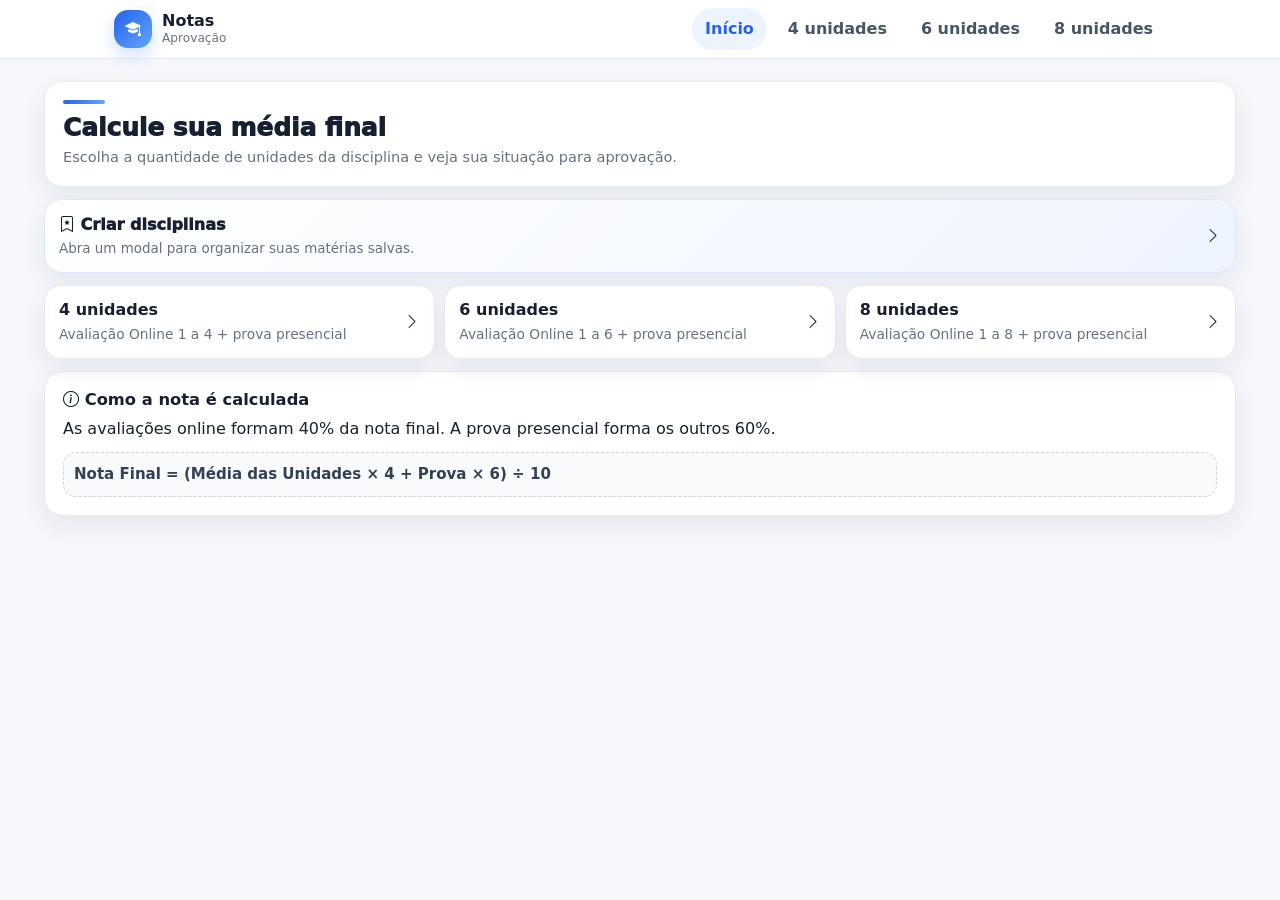
==== commit 18fc1ae4: "v2.1.3 - Modal de disciplinas com salvamento local corrigido" ====
--- a/index.html
+++ b/index.html
@@ -96,7 +96,7 @@
 
           <section class="mobile-nav-footer">
             <span class="mobile-nav-credit"><i class="bi bi-code-slash"></i> Desenvolvido por Hagliberto Alves de Oliveira</span>
-            <span class="mobile-nav-version"><i class="bi bi-tag"></i> v2.1.0</span>
+            <span class="mobile-nav-version"><i class="bi bi-tag"></i> v2.1.3</span>
           </section>
         </div>
       </div>
@@ -111,6 +111,16 @@
       </div>
     </section>
 
+    <section class="home-tools">
+      <button type="button" class="home-manage-btn" data-bs-toggle="modal" data-bs-target="#disciplinasModal">
+        <span>
+          <strong><i class="bi bi-bookmark-star"></i> Criar disciplinas</strong>
+          <small>Abra um modal para organizar suas matérias salvas.</small>
+        </span>
+        <i class="bi bi-chevron-right"></i>
+      </button>
+    </section>
+
     <section class="home-actions">
       <a class="home-action" href="pages/4-unidades.html">
         <span><strong>4 unidades</strong><small>Avaliação Online 1 a 4 + prova presencial</small></span>
@@ -132,6 +142,86 @@
       <div class="formula">Nota Final = (Média das Unidades × 4 + Prova × 6) ÷ 10</div>
     </section>
 </main>
+
+<div class="modal fade" id="disciplinasModal" tabindex="-1" aria-labelledby="disciplinasModalLabel" aria-hidden="true">
+  <div class="modal-dialog modal-dialog-centered modal-lg">
+    <div class="modal-content subject-modal-content">
+      <div class="modal-header subject-modal-header">
+        <div>
+          <h5 class="modal-title" id="disciplinasModalLabel"><i class="bi bi-bookmark-star"></i> Disciplinas</h5>
+          <p>Crie, selecione e salve as disciplinas no navegador.</p>
+        </div>
+        <button type="button" class="btn-close" data-bs-dismiss="modal" aria-label="Fechar"></button>
+      </div>
+      <div class="modal-body">
+        <div class="subject-card subject-card-modal" id="disciplinas">
+          <div class="subject-card-header">
+            <div>
+              <h2>Gerenciar disciplina</h2>
+              <p>Ao clicar em <strong>Nova</strong>, o sistema sugere nomes de disciplinas de programação.</p>
+            </div>
+            <span class="subject-current-pill" title="Disciplina atual">
+              <i class="bi bi-bookmark-star"></i>
+              <span id="currentSubjectLabel">Disciplina</span>
+            </span>
+          </div>
+
+          <div class="subject-grid subject-grid-modal">
+            <div class="subject-field">
+              <label for="subjectUnitCount">Modelo</label>
+              <select id="subjectUnitCount" aria-label="Selecionar modelo de unidades">
+                <option value="4">4 unidades</option>
+                <option value="6">6 unidades</option>
+                <option value="8">8 unidades</option>
+              </select>
+            </div>
+
+            <div class="subject-field">
+              <label for="subjectSelect">Disciplinas salvas</label>
+              <select id="subjectSelect" aria-label="Selecionar disciplina salva"></select>
+            </div>
+
+            <div class="subject-field subject-field-name">
+              <label for="subjectName">Nome da disciplina</label>
+              <input type="text" id="subjectName" list="programmingSubjectsList" autocomplete="off" placeholder="Ex.: Lógica de Programação">
+              <datalist id="programmingSubjectsList">
+                <option value="Lógica de Programação"></option>
+                <option value="Algoritmos"></option>
+                <option value="Programação Web"></option>
+                <option value="Banco de Dados"></option>
+                <option value="JavaScript"></option>
+                <option value="Python"></option>
+                <option value="HTML e CSS"></option>
+                <option value="Estrutura de Dados"></option>
+                <option value="Engenharia de Software"></option>
+                <option value="Desenvolvimento Mobile"></option>
+                <option value="Programação Orientada a Objetos"></option>
+                <option value="Sistemas para Internet"></option>
+              </datalist>
+            </div>
+          </div>
+
+          <div class="subject-actions">
+            <button type="button" class="btn btn-outline-primary" id="btnNewSubject">
+              <i class="bi bi-plus-circle"></i> Nova
+            </button>
+            <button type="button" class="btn btn-outline-danger" id="btnDeleteSubject">
+              <i class="bi bi-trash"></i> Excluir
+            </button>
+            <button type="button" class="btn btn-primary btn-save" id="btnSaveSubject">
+              <i class="bi bi-save"></i> Salvar disciplina
+            </button>
+          </div>
+
+          <span class="subject-status">
+            <i class="bi bi-check-circle-fill"></i>
+            <span id="subjectSavedStatus">Salvamento local ativado</span>
+          </span>
+        </div>
+      </div>
+    </div>
+  </div>
+</div>
 
   <nav class="bottom-nav d-lg-none">
     <a class="active" href="index.html"><i class="bi bi-house"></i><span>Início</span></a>
@@ -140,5 +230,6 @@
   </nav>
 
   <script src="https://cdn.jsdelivr.net/npm/bootstrap@5.3.3/dist/js/bootstrap.bundle.min.js"></script>
+  <script src="assets/js/app.js"></script>
 </body>
 </html>
--- a/assets/css/styles.css
+++ b/assets/css/styles.css
@@ -1815,3 +1815,142 @@
     grid-template-columns: repeat(4, minmax(0, 1fr));
   }
 }
+
+/* =========================
+   Versão 2.1.3: disciplinas em modal
+========================= */
+.home-tools {
+  margin: 12px 0;
+}
+
+.home-manage-btn,
+.subject-toolbar {
+  width: 100%;
+  border: 1px solid #dbe6ff;
+  border-radius: 18px;
+  background: linear-gradient(135deg, #ffffff, #eef4ff);
+  box-shadow: var(--shadow);
+}
+
+.home-manage-btn {
+  display: flex;
+  align-items: center;
+  justify-content: space-between;
+  gap: 14px;
+  padding: 13px 14px;
+  color: var(--text);
+  text-align: left;
+}
+
+.home-manage-btn strong,
+.home-manage-btn small {
+  display: block;
+}
+
+.home-manage-btn strong {
+  font-weight: 950;
+}
+
+.home-manage-btn small {
+  color: var(--muted);
+  font-size: .84rem;
+  margin-top: 2px;
+}
+
+.subject-toolbar {
+  grid-column: 1 / -1;
+  display: flex;
+  align-items: center;
+  justify-content: space-between;
+  gap: 12px;
+  padding: 13px 14px;
+  margin-bottom: 2px;
+}
+
+.subject-toolbar span {
+  display: block;
+  color: var(--muted);
+  font-size: .75rem;
+  font-weight: 850;
+}
+
+.subject-toolbar strong {
+  display: block;
+  font-size: 1rem;
+  font-weight: 950;
+  color: var(--text);
+  margin-top: 1px;
+}
+
+.subject-toolbar .btn {
+  border-radius: 14px;
+  font-weight: 900;
+  white-space: nowrap;
+}
+
+.subject-modal-content {
+  border: 0;
+  border-radius: 22px;
+  overflow: hidden;
+  box-shadow: 0 22px 60px rgba(15, 23, 42, .22);
+}
+
+.subject-modal-header {
+  border-bottom: 1px solid var(--border);
+  background: #fbfdff;
+}
+
+.subject-modal-header h5 {
+  font-weight: 950;
+}
+
+.subject-modal-header p {
+  margin: 2px 0 0;
+  color: var(--muted);
+  font-size: .86rem;
+}
+
+.subject-card-modal {
+  border: 0;
+  box-shadow: none;
+  padding: 0;
+}
+
+.subject-grid-modal {
+  grid-template-columns: 1fr;
+}
+
+.subject-field-name {
+  grid-column: 1 / -1;
+}
+
+@media (min-width: 768px) {
+  .subject-grid-modal {
+    grid-template-columns: .55fr 1fr;
+  }
+}
+
+@media (max-width: 575px) {
+  .subject-toolbar {
+    align-items: stretch;
+    flex-direction: column;
+  }
+
+  .subject-toolbar .btn {
+    width: 100%;
+  }
+}
+
+@media (min-width: 1200px) {
+  .calculator-page .subject-toolbar {
+    grid-column: 1 / 2;
+  }
+
+  .calculator-page .input-card {
+    grid-row: 2 / 3;
+  }
+
+  .calculator-page .result-panel {
+    grid-row: 1 / span 2;
+  }
+}
